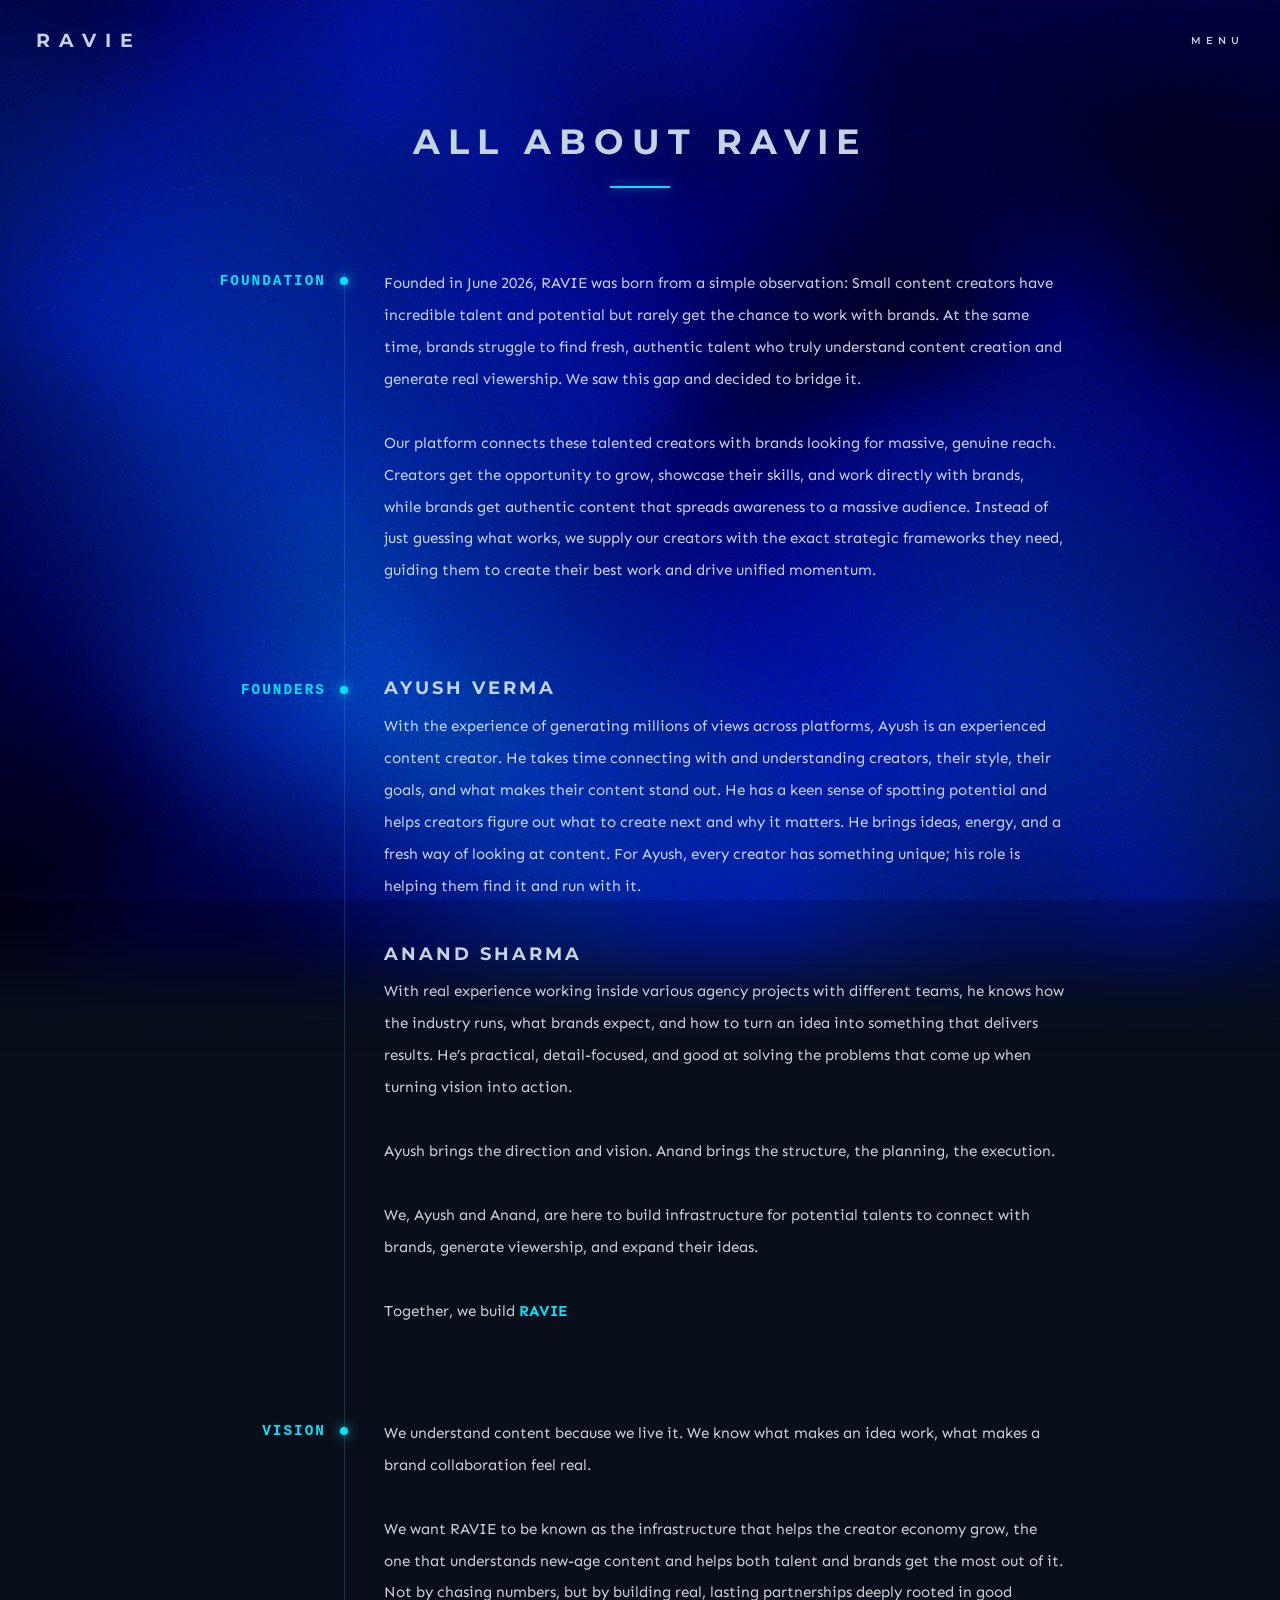
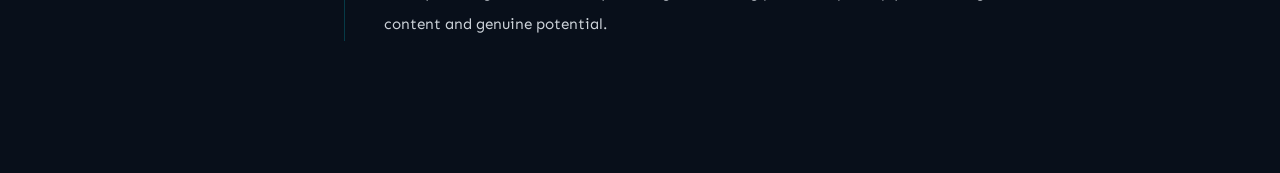
==== about.html @ a51a09b0 "Add About page HTML structure This file contains the HTML structure for the About page of the RAVIE " ====
<!DOCTYPE html>
<html lang="en">
<head>
    <meta charset="UTF-8">
    <meta name="viewport" content="width=device-width, initial-scale=1.0, maximum-scale=1.0, user-scalable=no">
    <title>About | Ravie.in</title>
    <link rel="stylesheet" href="style.css">
    <link href="https://fonts.googleapis.com/css2?family=Montserrat:wght@400;600;700&family=Sen:wght@400;600&display=swap" rel="stylesheet">
</head>
<body>
    <canvas id="webgl-canvas" class="depth-surface"></canvas>
    <div class="grain"></div>
    
    <header class="top-nav">
        <div class="logo-container">
            <a href="index.html"><span class="text-logo">RAVIE</span></a>
        </div>
        <div class="gateway-menu-toggle" id="gateway-menu-btn">MENU</div>
        <div class="hamburger" id="hamburger-menu">
            <div class="bar"></div>
            <div class="bar"></div>
            <div class="bar"></div>
        </div>
    </header>

    <div class="liquid-glass-overlay" id="liquid-glass-overlay">
      <nav class="glass-nav-links">
        <span onclick="window.location.href='index.html'">HOME</span>
        <span onclick="window.location.href='about.html'">ABOUT</span>
        <span onclick="window.location.href='socials.html'">SOCIALS</span>
        <span onclick="window.location.href='policy.html'">TERMS & POLICIES</span>
      </nav>
    </div>

    <div class="mobile-dropdown" id="mobile-dropdown">
        <nav class="mobile-nav-links">
            <span onclick="window.location.href='index.html'">HOME</span>
            <span onclick="window.location.href='about.html'">ABOUT</span>
            <span onclick="window.location.href='socials.html'">SOCIALS</span>
            <span onclick="window.location.href='policy.html'">TERMS & POLICIES</span>
        </nav>
    </div>
 
    <main id="about-container" class="page-container">
        <h1 class="page-title">ALL ABOUT RAVIE</h1>

        <div class="timeline-wrapper">
            <div class="timeline-step">
                <div class="step-indicator">
                    <span class="step-name">FOUNDATION</span>
                    <div class="step-node"></div>
                </div>
                <div class="step-content raw-text-block">
                    <p>Founded in June 2026, RAVIE was born from a simple observation: Small content creators have incredible talent and potential but rarely get the chance to work with brands. At the same time, brands struggle to find fresh, authentic talent who truly understand content creation and generate real viewership. We saw this gap and decided to bridge it.</p>
                    <p>Our platform connects these talented creators with brands looking for massive, genuine reach. Creators get the opportunity to grow, showcase their skills, and work directly with brands, while brands get authentic content that spreads awareness to a massive audience. Instead of just guessing what works, we supply our creators with the exact strategic frameworks they need, guiding them to create their best work and drive unified momentum.</p>
                </div>
            </div>

            <div class="timeline-step">
                <div class="step-indicator">
                    <span class="step-name">FOUNDERS</span>
                    <div class="step-node"></div>
                </div>
                <div class="step-content raw-text-block">
                    <h3>Ayush Verma</h3>
                    <p>With the experience of generating millions of views across platforms, Ayush is an experienced content creator. He takes time connecting with and understanding creators, their style, their goals, and what makes their content stand out. He has a keen sense of spotting potential and helps creators figure out what to create next and why it matters. He brings ideas, energy, and a fresh way of looking at content. For Ayush, every creator has something unique; his role is helping them find it and run with it.</p>
                    
                    <h3>Anand Sharma</h3>
                    <p>With real experience working inside various agency projects with different teams, he knows how the industry runs, what brands expect, and how to turn an idea into something that delivers results. He’s practical, detail-focused, and good at solving the problems that come up when turning vision into action.</p>
                    
                    <p>Ayush brings the direction and vision. Anand brings the structure, the planning, the execution.</p>
                    <p>We, Ayush and Anand, are here to build infrastructure for potential talents to connect with brands, generate viewership, and expand their ideas.</p>
                    <p>Together, we build <strong>RAVIE</strong></p>
                </div>
            </div>

            <div class="timeline-step">
                <div class="step-indicator">
                    <span class="step-name">VISION</span>
                    <div class="step-node"></div>
                </div>
                <div class="step-content raw-text-block">
                    <p>We understand content because we live it. We know what makes an idea work, what makes a brand collaboration feel real.</p>
                    <p>We want RAVIE to be known as the infrastructure that helps the creator economy grow, the one that understands new-age content and helps both talent and brands get the most out of it. Not by chasing numbers, but by building real, lasting partnerships deeply rooted in good content and genuine potential.</p>
                </div>
            </div>
        </div>
    </main>

    <script src="script.js"></script>
</body>
</html>
---- style.css ----
/* =========================================
   RAVIE.IN - MASTER STYLESHEET (v2.3 FIXED)
   ========================================= */

@import url('https://fonts.googleapis.com/css2?family=Montserrat:wght@400;500;600;700&family=Sen:wght@400;500;600;700&display=swap');

:root {
    --bg-deep:        #080f1a;
    --brand-accent:   #00D4FF;          
    --accent-sky:     #7FD3F7;          
    --accent-dim:     rgba(0, 212, 255, 0.14);
    --accent-glow:    rgba(0, 212, 255, 0.08);
    --text-primary:   #EEF4FA;          
    --text-secondary: #B8D4E8;          
    --text-muted:     #3E5A72;          
    --glow-core:      rgba(0, 212, 255, 0.14);
    --glow-halo:      rgba(127, 211, 247, 0.10);
    --cursor-glow:    var(--accent-glow);
}

*, *::before, *::after {
    margin: 0; 
    padding: 0; 
    box-sizing: border-box;
    -webkit-tap-highlight-color: transparent;
}

body {
    font-family: 'Sen', sans-serif;
    background-color: var(--bg-deep);
    color: var(--text-primary);
    max-width: 100vw; 
    overflow-x: hidden;
    -webkit-font-smoothing: antialiased;
    -moz-osx-font-smoothing: grayscale;
    min-height: 100vh; 
    position: relative; 
    z-index: 1;
}

/* Typography Assignments */
.text-logo, .gateway-menu-toggle, .split-text,
.glass-nav-links span, .mobile-nav-links span,
.page-title, .raw-text-block h2, .step-name,
.step-content.raw-text-block h3, .social-card h3,
.terminal-link, #console-clock, .sidebar-option span {
    font-family: 'Montserrat', sans-serif;
}

a, button, span, .split-option, .hamburger, .social-card {
    outline: none; 
    user-select: none; 
    -webkit-user-select: none;
}

/* =========================================
   2. ENVIRONMENT & WEBGL BACKGROUND
   ========================================= */
#webgl-canvas {
    position: fixed; top: -5vh; left: -5vw;
    width: 110vw; height: 110vh;
    background-color: var(--bg-deep);
    z-index: -3; pointer-events: none;
    transition: filter 1.4s cubic-bezier(0.16, 1, 0.3, 1), transform 1.4s cubic-bezier(0.16, 1, 0.3, 1);
}

#webgl-canvas.depth-surface {
    filter: blur(26px) brightness(0.55) hue-rotate(6deg);
    transform: scale(1.05) translateY(0);
}

/* RESTORED: Lifted brightness to prevent black-out */
#webgl-canvas.depth-deep {
    filter: blur(34px) brightness(0.50) saturate(1.4) hue-rotate(3deg);
    transform: scale(1.15) translateY(-4vh);
}

#webgl-canvas.frozen-blur {
    filter: blur(65px) brightness(0.15) hue-rotate(6deg);
}

.grain {
    position: fixed; inset: 0; pointer-events: none;
    z-index: -2; opacity: 0.88; mix-blend-mode: overlay;
    background-image: url("data:image/svg+xml,%3Csvg xmlns='http://www.w3.org/2000/svg' viewBox='0 0 512 512'%3E%3Cfilter id='n'%3E%3CfeTurbulence type='fractalNoise' baseFrequency='0.72' numOctaves='4' stitchTiles='stitch'/%3E%3C/filter%3E%3Crect width='100%25' height='100%25' filter='url(%23n)'/%3E%3C/svg%3E");
}

/* =========================================
   3. UNIVERSAL FLOATING HEADER
   ========================================= */
.top-nav {
    position: fixed; top: 0; left: 0; width: 100vw;
    padding: 2rem 2.5rem; 
    display: flex; justify-content: space-between; align-items: center;
    z-index: 100; pointer-events: none; 
}

.logo-container, .gateway-menu-toggle, .hamburger { pointer-events: auto; }

.text-logo {
    font-size: 1.4rem; letter-spacing: 8px; 
    color: var(--text-primary); text-transform: uppercase;
    text-decoration: none; display: inline-block; font-weight: 700;
}

.gateway-menu-toggle {
    font-size: 0.7rem; letter-spacing: 4px; color: var(--text-primary);
    cursor: pointer; text-transform: uppercase; font-weight: 600;
}

.hamburger, .mobile-dropdown { display: none; }

/* =========================================
   4. GATEWAY (MAIN SCREEN)
   ========================================= */
#app-container {
    height: 100vh; width: 100vw;
    display: flex; justify-content: center; align-items: center;
}

.view { display: none; opacity: 0; transition: opacity 0.6s ease-in-out; }
.view.active-view { display: flex; opacity: 1; }
.split-container { display: flex; gap: 25vw; align-items: center; }

.split-option {
    display: flex; flex-direction: column; align-items: center; gap: 2rem;
    cursor: pointer; transition: all 0.4s ease;
}

.split-icon {
    height: 42px; width: auto; max-width: 150px; 
    object-fit: contain; mix-blend-mode: screen; 
    transition: all 0.5s cubic-bezier(0.16, 1, 0.3, 1); display: block;
}

.split-text { font-size: 0.75rem; letter-spacing: 6px; transition: all 0.4s ease; font-weight: 600; }

.split-container:has(.split-option:hover) .split-option:not(:hover) { opacity: 0.15; }
.split-option:hover { opacity: 1; }
.split-option:hover .split-icon {
    filter: drop-shadow(0px 0px 8px var(--glow-core)) drop-shadow(0px 0px 35px var(--glow-halo));
    transform: scale(1.08) translateY(-5px);
}
.split-option:hover .split-text {
    color: var(--text-primary); 
    text-shadow: 0px 0px 8px var(--glow-core), 0px 0px 20px var(--glow-halo);
}

/* =========================================
   5. LIQUID GLASS OVERLAY (MENU)
   ========================================= */
.liquid-glass-overlay {
    position: fixed; top: 0; left: 0; width: 100vw; height: 100vh;
    background: rgba(0, 2, 8, 0.75); backdrop-filter: blur(35px); -webkit-backdrop-filter: blur(35px); 
    z-index: 90; display: flex; justify-content: center; align-items: center;
    opacity: 0; pointer-events: none; transition: opacity 0.5s cubic-bezier(0.16, 1, 0.3, 1);
}

.liquid-glass-overlay.active-glass { opacity: 1; pointer-events: auto; }
.glass-nav-links { display: flex; flex-direction: column; align-items: center; gap: 2rem; }

.glass-nav-links span {
    font-size: 0.85rem; letter-spacing: 8px; cursor: pointer; opacity: 0; font-weight: 600;
    transform: translateY(20px); transition: all 0.4s cubic-bezier(0.16, 1, 0.3, 1);
}

.liquid-glass-overlay.active-glass .glass-nav-links span { opacity: 1; transform: translateY(0); }
.liquid-glass-overlay.active-glass .glass-nav-links span:nth-child(1) { transition-delay: 0.1s; }
.liquid-glass-overlay.active-glass .glass-nav-links span:nth-child(2) { transition-delay: 0.2s; }
.liquid-glass-overlay.active-glass .glass-nav-links span:nth-child(3) { transition-delay: 0.3s; }
.liquid-glass-overlay.active-glass .glass-nav-links span:nth-child(4) { transition-delay: 0.4s; }

/* =========================================
   6. INNER PLATFORM LEDGER
   ========================================= */
#platform-view {
    position: absolute; top: 0; left: 0; width: 100vw; height: 100dvh;
    display: none; opacity: 0; pointer-events: none; transform: translateX(40px); 
    transition: opacity 0.8s ease, transform 0.8s cubic-bezier(0.16, 1, 0.3, 1); z-index: 50;
}

#platform-view.active-platform { opacity: 1; pointer-events: auto; transform: translateX(0); }

.platform-sidebar {
    position: fixed; left: 3rem; top: 50%; transform: translateY(-50%);
    display: flex; flex-direction: column; gap: 0.3rem; z-index: 100;
}

/* Legal pages sidebar compass (mirrors platform-sidebar) */
.sidebar-compass {
    position: fixed; left: 3rem; top: 50%; transform: translateY(-50%);
    display: flex; flex-direction: column; gap: 0.3rem; z-index: 100;
}

.sidebar-option {
    cursor: pointer; opacity: 0.55; padding: 0.7rem 1rem; 
    border-radius: 0 8px 8px 0; border-left: 2px solid transparent; background: transparent; 
}

.sidebar-option span { font-size: 0.6rem; letter-spacing: 5px; color: var(--text-primary); pointer-events: none; font-weight: 600; }

.sidebar-option.active-sidebar {
    opacity: 1;
    background: linear-gradient(90deg, rgba(0, 229, 255, 0.1) 0%, transparent 100%);
    border-left: 2px solid #00E5FF;
    transform: translateX(5px); 
}

.platform-content {
    display: flex; justify-content: flex-start; align-items: center;
    height: 100dvh; width: 100%; padding: 0 10vw 0 18rem; 
}

.ledger-stream { display: none; width: 100%; flex-direction: column; align-items: flex-start; }
.ledger-stream.active-stream { display: flex; animation: textFadeIn 0.8s cubic-bezier(0.16, 1, 0.3, 1) forwards; }

.raw-text-block { max-width: 640px; text-align: left; }

.raw-text-block h2 {
    font-size: 1.4rem; letter-spacing: 5px; color: var(--text-primary);
    text-transform: uppercase; margin-bottom: 2.5rem; position: relative;
    padding-bottom: 15px; font-weight: 700;
}

.raw-text-block h2::after {
    content: ''; position: absolute; bottom: 0; left: 0; width: 40px; height: 2px;
    background: #00E5FF; box-shadow: 0 0 10px rgba(0, 229, 255, 0.6);
}

.raw-text-block p { font-size: 1.05rem; line-height: 1.85; color: rgba(238, 244, 250, 0.75); margin-bottom: 2rem; font-weight: 400; }
.raw-text-block strong { color: #00E5FF; font-weight: 700; }

.terminal-link {
    display: inline-block; font-size: 1rem; letter-spacing: 2px; text-transform: uppercase;
    color: var(--text-primary); text-decoration: none; margin-top: 1.5rem; padding-bottom: 6px;
    border-bottom: 2px solid rgba(0, 229, 255, 0.3); transition: all 0.3s cubic-bezier(0.16, 1, 0.3, 1);
    pointer-events: auto; font-weight: 700;
}

.terminal-link:hover { color: #00E5FF; border-bottom-color: #00E5FF; }

@keyframes textFadeIn {
    0% { opacity: 0; transform: translateY(15px); }
    100% { opacity: 1; transform: translateY(0); }
}

/* =========================================
   7. SUBPAGES & SOCIALS
   ========================================= */
.page-container { padding: 120px 5vw 100px 5vw; max-width: 1000px; margin: 0 auto; position: relative; z-index: 5; }

.page-title {
    font-size: 2.2rem; letter-spacing: 8px; text-align: center; margin-bottom: 80px;
    color: var(--text-primary); text-transform: uppercase; position: relative; padding-bottom: 25px; font-weight: 700;
}

.page-title::after {
    content: ''; position: absolute; bottom: 0; left: 50%; transform: translateX(-50%);
    width: 60px; height: 2px; background: #00E5FF; box-shadow: 0 0 12px rgba(0, 229, 255, 0.6); 
}

.timeline-wrapper { position: relative; padding-left: 180px; }
.timeline-wrapper::before { content: ''; position: absolute; top: 5px; bottom: 0; left: 140px; width: 1px; background: rgba(0, 229, 255, 0.2); }
.timeline-step { position: relative; margin-bottom: 90px; }
.timeline-step:last-child { margin-bottom: 0; }
.step-indicator { position: absolute; left: -180px; width: 140px; display: flex; align-items: center; justify-content: flex-end; top: 5px; }
.step-name { font-family: monospace; color: #00E5FF; font-size: 0.9rem; letter-spacing: 2px; text-transform: uppercase; padding-right: 18px; font-weight: 600; }
.step-node { position: absolute; right: -4px; width: 8px; height: 8px; background: #00E5FF; border-radius: 50%; box-shadow: 0 0 12px rgba(0, 229, 255, 0.9); }
.step-content { padding-left: 0; }
.step-content.raw-text-block h3 { font-size: 1.1rem; letter-spacing: 3px; color: var(--text-primary); margin-top: 2.5rem; margin-bottom: 0.8rem; text-transform: uppercase; font-weight: 700;}
.step-content.raw-text-block h3:first-child { margin-top: 0; }

.socials-container { padding: 12rem 2rem 4rem; display: flex; flex-direction: column; align-items: center; position: relative; z-index: 10; }
.social-cards { display: flex; gap: 8vw; margin-top: 2rem; }
.social-card {
    background: rgba(0, 2, 8, 0.4); border: 1px solid rgba(238, 244, 250, 0.05); padding: 3.5rem 3rem; width: 360px; text-decoration: none; border-radius: 4px; backdrop-filter: blur(12px); transition: all 0.4s ease; cursor: pointer; position: relative; overflow: hidden;
}
.social-card h3 { color: var(--text-primary); font-size: 1.1rem; letter-spacing: 6px; margin-bottom: 1.2rem; transition: color 0.3s ease; font-weight: 700; }
.social-card p { color: var(--text-muted); font-size: 0.85rem; line-height: 1.8; transition: color 0.3s ease; }
.social-card:hover { transform: translateY(-12px); border-color: rgba(0, 229, 255, 0.4); box-shadow: 0px 15px 40px rgba(0, 229, 255, 0.15); background: rgba(0, 2, 8, 0.8); }
.social-card:hover h3 { color: var(--brand-accent); text-shadow: 0px 0px 15px rgba(0, 229, 255, 0.5); }
.social-card:hover p { color: #e5e7eb; }

.micro-data-stream { display: none; }

#console-clock {
    position: fixed; bottom: 2rem; left: 2.5rem; 
    font-size: 0.6rem; letter-spacing: 3px; color: var(--text-primary); text-transform: uppercase; z-index: 10; pointer-events: none; font-weight: 600;
}

/* =========================================
   8. MOBILE RESPONSIVE
   ========================================= */
@media (max-width: 768px) {
    body {
        background-image: 
            radial-gradient(circle at 50% 30%, var(--cursor-glow) 0%, transparent 60%),
            radial-gradient(circle at 50% 80%, #000d26 0%, transparent 65%),
            radial-gradient(circle at 50% 50%, #01030a 0%, transparent 80%);
    }

    .top-nav { 
        top: 15px; left: 5%; width: 90%; padding: 0.6rem 1.2rem; 
        border-radius: 50px; background: rgba(2, 16, 36, 0.4); 
        backdrop-filter: blur(20px) saturate(120%); -webkit-backdrop-filter: blur(20px) saturate(120%);
        border: 1px solid rgba(238, 244, 250, 0.08); box-shadow: 0 10px 30px rgba(0, 0, 0, 0.4);
    }

    body::before {
        content: ''; position: fixed; top: 0; left: 0; width: 100vw; height: 50px; 
        background: linear-gradient(to bottom, var(--bg-deep) 45%, transparent 100%); z-index: 95; pointer-events: none;
    }

    .text-logo { font-size: 1.1rem; letter-spacing: 6px; }

    .hamburger { 
        display: flex; flex-direction: column; justify-content: center; align-items: center; gap: 4px; cursor: pointer; z-index: 105; pointer-events: auto;
        width: 42px; height: 42px; background: rgba(238, 244, 250, 0.05); border-radius: 50%; border: 1px solid rgba(238, 244, 250, 0.05); transition: all 0.3s ease;
    }
    .hamburger .bar { width: 16px; height: 2px; background-color: var(--text-primary); transition: all 0.3s ease; }
    .hamburger.active { background: rgba(238, 244, 250, 0.1); }
    .hamburger.active .bar:nth-child(1) { transform: translateY(6px) rotate(45deg); background-color: var(--brand-accent); }
    .hamburger.active .bar:nth-child(2) { opacity: 0; }
    .hamburger.active .bar:nth-child(3) { transform: translateY(-6px) rotate(-45deg); background-color: var(--brand-accent); }

    .mobile-dropdown {
        position: fixed; top: 85px; left: 5%; width: 90%;
        background: rgba(0, 2, 8, 0.35); backdrop-filter: blur(40px) saturate(150%); -webkit-backdrop-filter: blur(40px) saturate(150%);
        border: 1px solid rgba(238, 244, 250, 0.15); box-shadow: 0 30px 60px rgba(0, 0, 0, 0.6), inset 0 1px 0 rgba(238, 244, 250, 0.1);
        border-radius: 24px; padding: 1.2rem 1rem; display: flex; flex-direction: column; z-index: 250; 
        opacity: 0; pointer-events: none; transform: translateY(-20px); transition: all 0.4s cubic-bezier(0.16, 1, 0.3, 1);
    }
    .mobile-dropdown.active-menu { opacity: 1; pointer-events: auto; transform: translateY(0); }
    .mobile-nav-links { display: flex; flex-direction: column; width: 100%; gap: 0.3rem; }
    .mobile-nav-links span { font-size: 0.9rem; letter-spacing: 3px; padding: 0.8rem 1.5rem; border-radius: 12px; text-align: left; }

    .platform-content { padding: 11rem 5vw 4rem 5vw; height: auto; min-height: 100vh; }
    #platform-view { height: auto; min-height: 100dvh; }

    .platform-sidebar {
        position: fixed; left: 0; top: 7rem; width: 100vw; flex-direction: row; justify-content: center; gap: 3rem; border-left: none; padding-left: 0; z-index: 40;
    }
    .sidebar-compass {
        position: fixed; left: 0; top: 7rem; width: 100vw; flex-direction: row; justify-content: center; gap: 3rem; border-left: none; padding-left: 0; z-index: 40;
    }
    .sidebar-option { padding: 0.5rem; border-left: none; border-radius: 0; background: transparent; position: relative; }
    .sidebar-option span { font-size: 0.65rem; letter-spacing: 4px; opacity: 0.6; }
    .sidebar-option.active-sidebar span { opacity: 1; }
    .sidebar-option::after {
        content: ''; position: absolute; bottom: 0; left: 50%; transform: translateX(-50%); width: 0%; height: 2px;
        background: #00E5FF; box-shadow: 0 0 10px rgba(0, 229, 255, 0.8); transition: width 0.4s cubic-bezier(0.16, 1, 0.3, 1); opacity: 0;
    }
    .sidebar-option.active-sidebar::after { width: 100%; opacity: 1; }

    .split-container { flex-direction: column; gap: 4.5rem; }
    .split-icon { height: 36px; max-width: 120px; }
    .split-text { font-size: 0.7rem; letter-spacing: 5px; }
    .gateway-menu-toggle, .liquid-glass-overlay, #console-clock { display: none; }

    .page-container { padding-top: 8rem; }
    .page-title { margin-bottom: 60px; }
    .timeline-wrapper { padding-left: 30px; }
    .timeline-wrapper::before { left: 5px; }
    .step-indicator { left: 0; width: auto; top: -30px; justify-content: flex-start; }
    .step-name { margin-left: 20px; text-align: left; }
    .step-node { left: 1px; right: auto; top: 2px; }
    .step-content { margin-top: 40px; margin-bottom: 60px; }

    .socials-container { padding-top: 9rem; }
    .social-cards { flex-direction: column; gap: 2.5rem; }
    .social-card { width: 100%; max-width: 380px; padding: 2.5rem 2rem; }

    #webgl-canvas.frozen-blur {
        opacity: 1; visibility: visible;
        filter: blur(18px) brightness(0.65) saturate(1.2); 
    }

    #mobile-dropdown.active-menu {
        height: auto; max-height: 80vh; overflow-y: auto;
        box-shadow: 0 24px 48px rgba(0, 0, 0, 0.45); 
    }
}

/* =========================================
   9. DESKTOP OPTIMIZATIONS
   ========================================= */
@media (min-width: 769px) {
    body, .text-logo, .gateway-menu-toggle, .glass-nav-links span, 
    .raw-text-block h2, .page-title, #console-clock, .sidebar-option span, 
    .step-content.raw-text-block h3, .social-card h3, .terminal-link {
        color: #C3D3E2; 
    }

    .top-nav { padding: 28px 36px; }
    #console-clock { bottom: 28px; left: 36px; font-size: 0.55rem; letter-spacing: 4px; }

    .text-logo { font-size: 1.2rem; letter-spacing: 9px; }   
    .gateway-menu-toggle { font-size: 0.63rem; letter-spacing: 5px; }  
    .glass-nav-links span { font-size: 0.85rem; }  

    .split-icon { height: 38px; } 
    .split-text { font-size: 0.65rem; letter-spacing: 5px; }

    .platform-content { padding-top: 5vh; }
    .sidebar-option span { font-size: 0.55rem; }
    .raw-text-block { max-width: 680px; }
    .raw-text-block h2 { font-size: 1.15rem; letter-spacing: 6px; margin-bottom: 2rem; }

    .raw-text-block p {
        font-size: 0.95rem; line-height: 2.1; font-weight: 400;   
        color: rgba(238, 244, 250, 0.85); 
    }

    .terminal-link { font-size: 0.85rem; letter-spacing: 3px; }

    #webgl-canvas.depth-surface { filter: blur(32px) brightness(0.55) contrast(1.15) saturate(1.3); }

    /* RESTORED DESKTOP: Lifted brightness to 0.55 to match homescreen */
    #webgl-canvas.depth-deep { filter: blur(32px) brightness(0.55) contrast(1.15) saturate(1.3); }

    #webgl-canvas.frozen-blur { filter: blur(75px) brightness(0.4); }
    .liquid-glass-overlay { background: rgba(8, 15, 26, 0.3); }

    @media (min-width: 1250px) {
        #ledger-talents, #ledger-brands { position: relative; }
        .micro-data-stream {
            display: flex; flex-direction: column; position: absolute;
            right: 36px; top: 50%; transform: translateY(-50%); width: 320px; z-index: 10;
            background: rgba(16, 26, 42, 0.45); backdrop-filter: blur(24px); -webkit-backdrop-filter: blur(24px);
            box-shadow: 0 16px 40px rgba(0, 0, 0, 0.25); border-radius: 20px; 
            border: 1px solid rgba(195, 211, 226, 0.12); padding: 28px;
            font-family: 'Courier New', Courier, monospace; color: rgba(195, 211, 226, 0.75);
            font-size: 0.75rem; letter-spacing: 1px;
        }
    }

    .data-header { display: flex; al
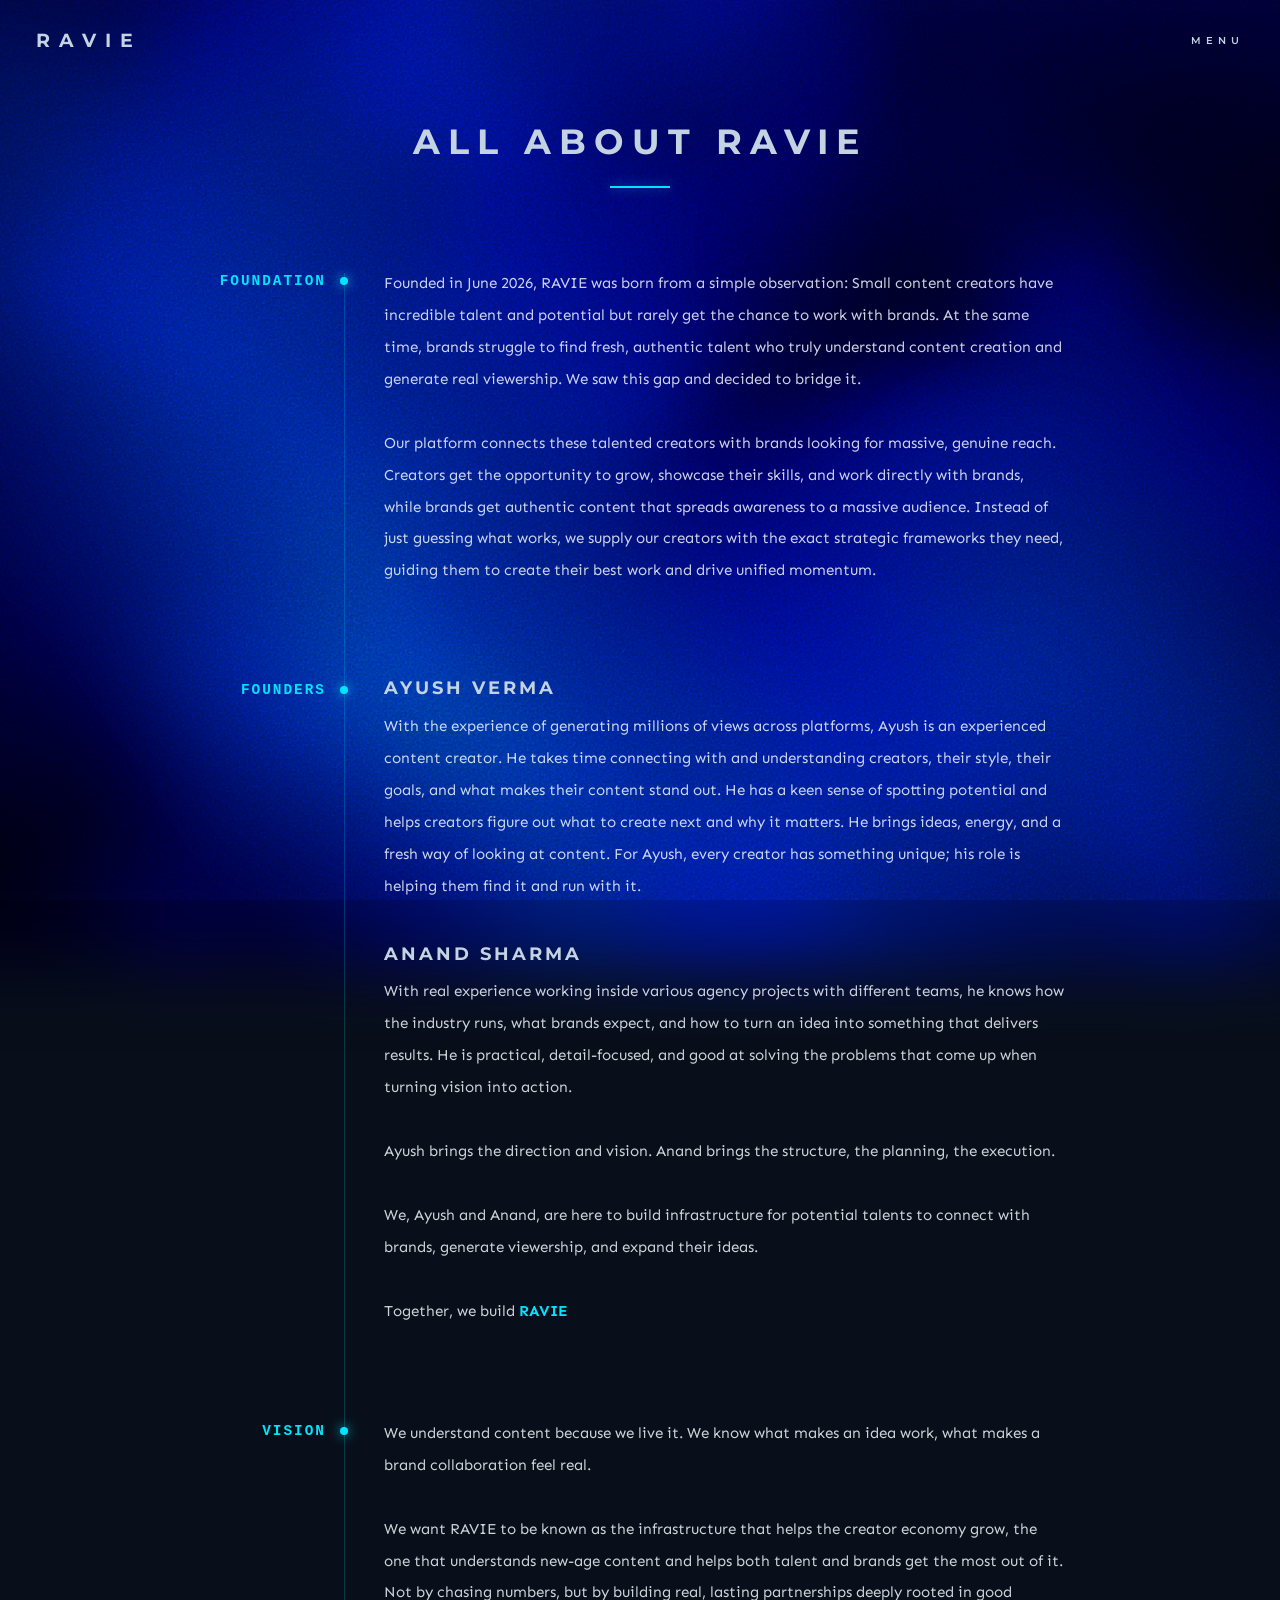
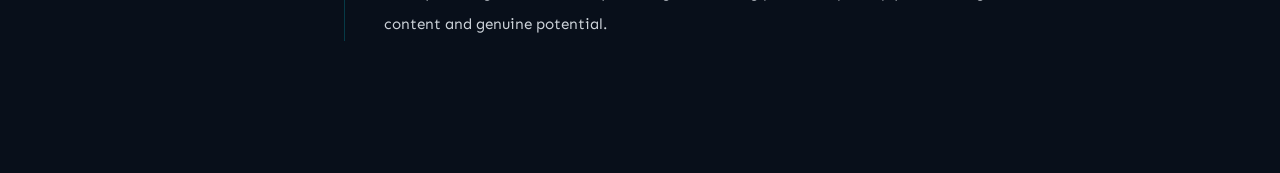
==== commit f0257526: "Update about.html" ====
--- a/about.html
+++ b/about.html
@@ -6,14 +6,15 @@
     <title>About | Ravie.in</title>
     <link rel="stylesheet" href="style.css">
     <link href="https://fonts.googleapis.com/css2?family=Montserrat:wght@400;600;700&family=Sen:wght@400;600&display=swap" rel="stylesheet">
+<base target="_blank">
 </head>
 <body>
     <canvas id="webgl-canvas" class="depth-surface"></canvas>
     <div class="grain"></div>
-    
+
     <header class="top-nav">
         <div class="logo-container">
-            <a href="index.html"><span class="text-logo">RAVIE</span></a>
+            <a href="index.html" style="text-decoration: none;"><span class="text-logo">RAVIE</span></a>
         </div>
         <div class="gateway-menu-toggle" id="gateway-menu-btn">MENU</div>
         <div class="hamburger" id="hamburger-menu">
@@ -37,10 +38,12 @@
             <span onclick="window.location.href='index.html'">HOME</span>
             <span onclick="window.location.href='about.html'">ABOUT</span>
             <span onclick="window.location.href='socials.html'">SOCIALS</span>
-            <span onclick="window.location.href='policy.html'">TERMS & POLICIES</span>
+            <span onclick="window.location.href='policy.html'">PRIVACY POLICY</span>
+            <span onclick="window.location.href='tterms.html'">TOS &mdash; TALENTS</span>
+            <span onclick="window.location.href='bterms.html'">TOS &mdash; BRANDS</span>
         </nav>
     </div>
- 
+
     <main id="about-container" class="page-container">
         <h1 class="page-title">ALL ABOUT RAVIE</h1>
 
@@ -64,10 +67,10 @@
                 <div class="step-content raw-text-block">
                     <h3>Ayush Verma</h3>
                     <p>With the experience of generating millions of views across platforms, Ayush is an experienced content creator. He takes time connecting with and understanding creators, their style, their goals, and what makes their content stand out. He has a keen sense of spotting potential and helps creators figure out what to create next and why it matters. He brings ideas, energy, and a fresh way of looking at content. For Ayush, every creator has something unique; his role is helping them find it and run with it.</p>
-                    
+
                     <h3>Anand Sharma</h3>
-                    <p>With real experience working inside various agency projects with different teams, he knows how the industry runs, what brands expect, and how to turn an idea into something that delivers results. He’s practical, detail-focused, and good at solving the problems that come up when turning vision into action.</p>
-                    
+                    <p>With real experience working inside various agency projects with different teams, he knows how the industry runs, what brands expect, and how to turn an idea into something that delivers results. He is practical, detail-focused, and good at solving the problems that come up when turning vision into action.</p>
+
                     <p>Ayush brings the direction and vision. Anand brings the structure, the planning, the execution.</p>
                     <p>We, Ayush and Anand, are here to build infrastructure for potential talents to connect with brands, generate viewership, and expand their ideas.</p>
                     <p>Together, we build <strong>RAVIE</strong></p>
--- a/style.css
+++ b/style.css
@@ -1,5 +1,5 @@
 /* =========================================
-   RAVIE.IN - MASTER STYLESHEET (v2.3 FIXED)
+   RAVIE.IN - MASTER STYLESHEET (v2.6 FINAL)
    ========================================= */
 
 @import url('https://fonts.googleapis.com/css2?family=Montserrat:wght@400;500;600;700&family=Sen:wght@400;500;600;700&display=swap');
@@ -69,7 +69,6 @@
     transform: scale(1.05) translateY(0);
 }
 
-/* RESTORED: Lifted brightness to prevent black-out */
 #webgl-canvas.depth-deep {
     filter: blur(34px) brightness(0.50) saturate(1.4) hue-rotate(3deg);
     transform: scale(1.15) translateY(-4vh);
@@ -186,7 +185,7 @@
     display: flex; flex-direction: column; gap: 0.3rem; z-index: 100;
 }
 
-/* Legal pages sidebar compass (mirrors platform-sidebar) */
+/* Legal pages sidebar compass */
 .sidebar-compass {
     position: fixed; left: 3rem; top: 50%; transform: translateY(-50%);
     display: flex; flex-direction: column; gap: 0.3rem; z-index: 100;
@@ -207,8 +206,13 @@
 }
 
 .platform-content {
-    display: flex; justify-content: flex-start; align-items: center;
-    height: 100dvh; width: 100%; padding: 0 10vw 0 18rem; 
+    display: flex;
+    justify-content: flex-start;
+    align-items: center;
+    height: 100dvh;
+    width: 100%;
+    padding: 6rem 10vw 4rem 18rem;
+    overflow-y: auto;
 }
 
 .ledger-stream { display: none; width: 100%; flex-direction: column; align-items: flex-start; }
@@ -242,6 +246,55 @@
 @keyframes textFadeIn {
     0% { opacity: 0; transform: translateY(15px); }
     100% { opacity: 1; transform: translateY(0); }
+}
+
+/* =========================================
+   LEGAL CONTENT STYLES
+   ========================================= */
+.legal-section {
+    margin-bottom: 2.5rem;
+    padding-bottom: 2rem;
+    border-bottom: 1px solid rgba(195, 211, 226, 0.08);
+}
+
+.legal-section:last-child {
+    border-bottom: none;
+}
+
+.legal-section h3 {
+    font-family: 'Montserrat', sans-serif;
+    font-size: 1rem;
+    letter-spacing: 3px;
+    color: #00E5FF;
+    text-transform: uppercase;
+    margin-bottom: 1rem;
+    font-weight: 700;
+}
+
+.legal-section p {
+    font-size: 0.95rem;
+    line-height: 1.9;
+    color: rgba(238, 244, 250, 0.7);
+    margin-bottom: 0.8rem;
+}
+
+.legal-section p:last-child {
+    margin-bottom: 0;
+}
+
+.legal-blockquote {
+    margin: 1.5rem 0;
+    padding: 1.5rem 2rem;
+    background: rgba(0, 229, 255, 0.04);
+    border-left: 3px solid rgba(0, 229, 255, 0.4);
+    border-radius: 0 8px 8px 0;
+}
+
+.legal-blockquote p {
+    font-size: 0.9rem;
+    line-height: 1.8;
+    color: rgba(238, 244, 250, 0.65);
+    margin: 0;
 }
 
 /* =========================================
@@ -281,8 +334,6 @@
 .social-card:hover h3 { color: var(--brand-accent); text-shadow: 0px 0px 15px rgba(0, 229, 255, 0.5); }
 .social-card:hover p { color: #e5e7eb; }
 
-.micro-data-stream { display: none; }
-
 #console-clock {
     position: fixed; bottom: 2rem; left: 2.5rem; 
     font-size: 0.6rem; letter-spacing: 3px; color: var(--text-primary); text-transform: uppercase; z-index: 10; pointer-events: none; font-weight: 600;
@@ -341,16 +392,44 @@
         position: fixed; left: 0; top: 7rem; width: 100vw; flex-direction: row; justify-content: center; gap: 3rem; border-left: none; padding-left: 0; z-index: 40;
     }
     .sidebar-compass {
-        position: fixed; left: 0; top: 7rem; width: 100vw; flex-direction: row; justify-content: center; gap: 3rem; border-left: none; padding-left: 0; z-index: 40;
-    }
-    .sidebar-option { padding: 0.5rem; border-left: none; border-radius: 0; background: transparent; position: relative; }
-    .sidebar-option span { font-size: 0.65rem; letter-spacing: 4px; opacity: 0.6; }
+        position: fixed; left: 0; top: 7rem; width: 100vw; flex-direction: row; justify-content: center; gap: 1rem; border-left: none; padding-left: 0; z-index: 40;
+    }
+    .sidebar-option { 
+        padding: 0.5rem; 
+        border-left: none !important; 
+        border-radius: 0; 
+        background: transparent; 
+        position: relative; 
+    }
+    .sidebar-option span { font-size: 0.6rem; letter-spacing: 3px; opacity: 0.6; }
     .sidebar-option.active-sidebar span { opacity: 1; }
     .sidebar-option::after {
         content: ''; position: absolute; bottom: 0; left: 50%; transform: translateX(-50%); width: 0%; height: 2px;
         background: #00E5FF; box-shadow: 0 0 10px rgba(0, 229, 255, 0.8); transition: width 0.4s cubic-bezier(0.16, 1, 0.3, 1); opacity: 0;
     }
     .sidebar-option.active-sidebar::after { width: 100%; opacity: 1; }
+
+    /* Remove vertical line on mobile sidebar (compass-secondary border-left) */
+    .compass-secondary {
+        position: fixed;
+        left: 0;
+        top: 10rem;
+        width: 100vw;
+        flex-direction: row;
+        justify-content: center;
+        gap: 1rem;
+        margin: 0;
+        padding: 0;
+        border-left: none !important;
+        z-index: 40;
+    }
+    .sidebar-sub-option span {
+        font-size: 0.55rem;
+        letter-spacing: 2px;
+    }
+    .sidebar-sub-option.active-sub span {
+        color: #00E5FF;
+    }
 
     .split-container { flex-direction: column; gap: 4.5rem; }
     .split-icon { height: 36px; max-width: 120px; }
@@ -379,6 +458,20 @@
         height: auto; max-height: 80vh; overflow-y: auto;
         box-shadow: 0 24px 48px rgba(0, 0, 0, 0.45); 
     }
+
+    /* Mobile legal content */
+    .legal-section h3 {
+        font-size: 0.9rem;
+        letter-spacing: 2px;
+    }
+    .legal-section p {
+        font-size: 0.9rem;
+        line-height: 1.7;
+    }
+    .legal-blockquote {
+        padding: 1rem 1.2rem;
+        margin: 1rem 0;
+    }
 }
 
 /* =========================================
@@ -414,24 +507,49 @@
     .terminal-link { font-size: 0.85rem; letter-spacing: 3px; }
 
     #webgl-canvas.depth-surface { filter: blur(32px) brightness(0.55) contrast(1.15) saturate(1.3); }
-
-    /* RESTORED DESKTOP: Lifted brightness to 0.55 to match homescreen */
     #webgl-canvas.depth-deep { filter: blur(32px) brightness(0.55) contrast(1.15) saturate(1.3); }
-
     #webgl-canvas.frozen-blur { filter: blur(75px) brightness(0.4); }
     .liquid-glass-overlay { background: rgba(8, 15, 26, 0.3); }
-
-    @media (min-width: 1250px) {
-        #ledger-talents, #ledger-brands { position: relative; }
-        .micro-data-stream {
-            display: flex; flex-direction: column; position: absolute;
-            right: 36px; top: 50%; transform: translateY(-50%); width: 320px; z-index: 10;
-            background: rgba(16, 26, 42, 0.45); backdrop-filter: blur(24px); -webkit-backdrop-filter: blur(24px);
-            box-shadow: 0 16px 40px rgba(0, 0, 0, 0.25); border-radius: 20px; 
-            border: 1px solid rgba(195, 211, 226, 0.12); padding: 28px;
-            font-family: 'Courier New', Courier, monospace; color: rgba(195, 211, 226, 0.75);
-            font-size: 0.75rem; letter-spacing: 1px;
-        }
-    }
-
-    .data-header { display: flex; al
+}
+
+/* =========================================
+   LEGAL LEFT-SIDEBAR NESTED SUB-MENU
+   ========================================= */
+.compass-secondary {
+    display: flex;
+    flex-direction: column;
+    gap: 1.2rem;
+    margin-top: 0.5rem;
+    margin-left: 1.5rem;
+    padding-left: 1rem;
+    border-left: 1px solid rgba(195, 211, 226, 0.15); 
+}
+
+.sidebar-sub-option span {
+    font-size: 0.5rem; 
+    letter-spacing: 4px;
+    color: rgba(195, 211, 226, 0.4); 
+    text-transform: uppercase;
+    transition: color 0.3s ease;
+    cursor: pointer;
+    font-family: 'Montserrat', sans-serif;
+    font-weight: 600;
+}
+
+.sidebar-sub-option:hover span {
+    color: rgba(238, 244, 250, 0.85); 
+}
+
+.sidebar-sub-option.active-sub span {
+    color: #00E5FF;
+    font-weight: 600;
+}
+
+.submenu-closed {
+    display: none !important;
+}
+
+.submenu-open {
+    display: flex !important;
+    animation: textFadeIn 0.4s cubic-bezier(0.16, 1, 0.3, 1) forwards;
+}
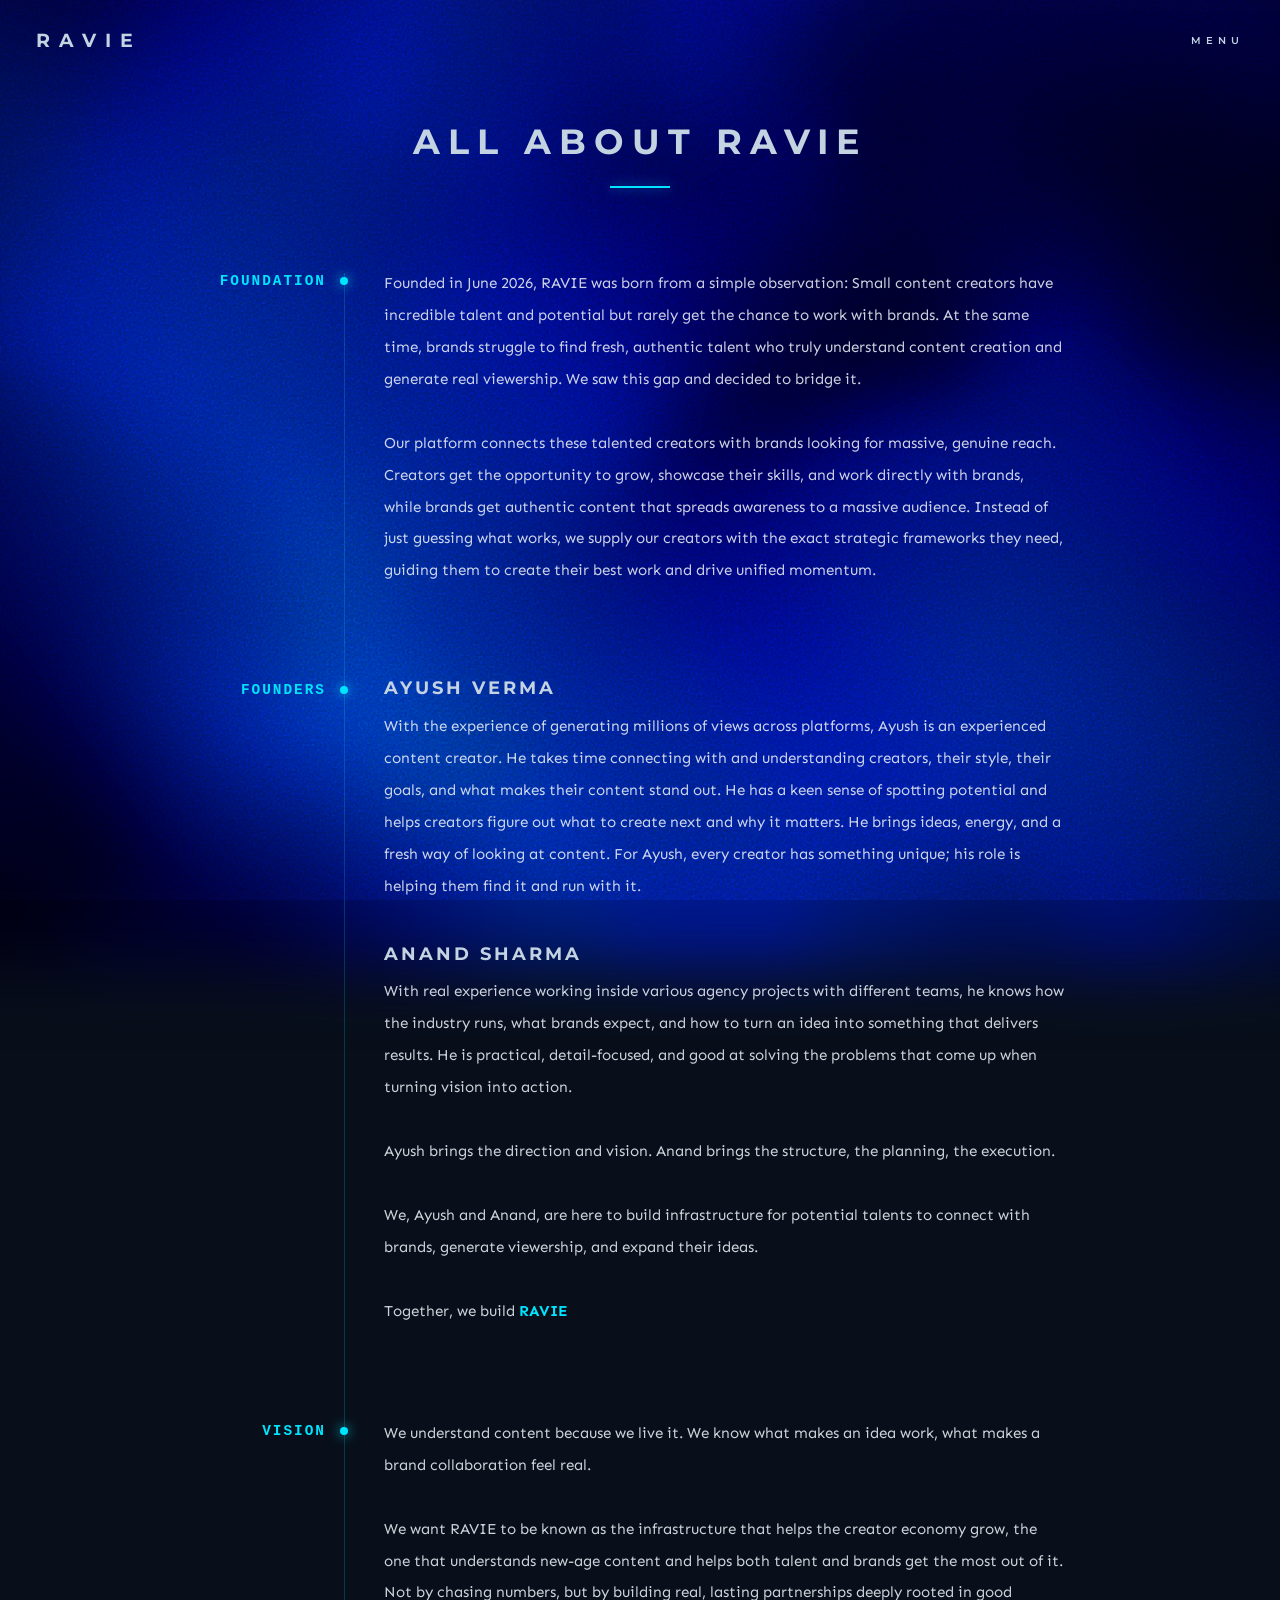
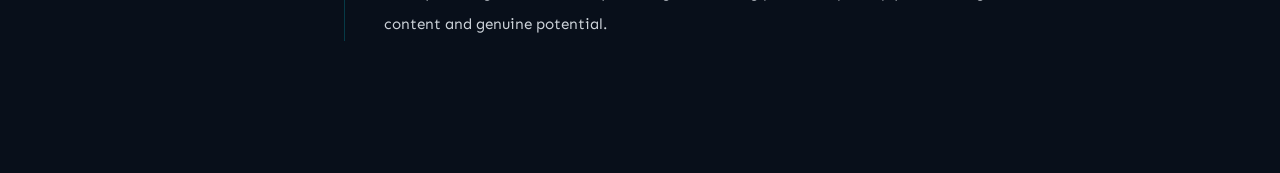
==== commit c3794bab: "Update navigation links and footer in about.html" ====
--- a/about.html
+++ b/about.html
@@ -28,19 +28,20 @@
       <nav class="glass-nav-links">
         <span onclick="window.location.href='index.html'">HOME</span>
         <span onclick="window.location.href='about.html'">ABOUT</span>
-        <span onclick="window.location.href='socials.html'">SOCIALS</span>
-        <span onclick="window.location.href='policy.html'">TERMS & POLICIES</span>
+        <span onclick="window.location.href='socials.html'">CONTACT US</span>
+        <span onclick="window.location.href='policy.html'">LEGAL</span>
       </nav>
+      <div class="copyright-footer">&copy; 2026 RAVIE. All rights reserved.</div>
     </div>
 
     <div class="mobile-dropdown" id="mobile-dropdown">
         <nav class="mobile-nav-links">
             <span onclick="window.location.href='index.html'">HOME</span>
             <span onclick="window.location.href='about.html'">ABOUT</span>
-            <span onclick="window.location.href='socials.html'">SOCIALS</span>
+            <span onclick="window.location.href='socials.html'">CONTACT US</span>
             <span onclick="window.location.href='policy.html'">PRIVACY POLICY</span>
+            <span onclick="window.location.href='bterms.html'">TOS &mdash; BRANDS</span>
             <span onclick="window.location.href='tterms.html'">TOS &mdash; TALENTS</span>
-            <span onclick="window.location.href='bterms.html'">TOS &mdash; BRANDS</span>
         </nav>
     </div>
 
@@ -93,3 +94,4 @@
     <script src="script.js"></script>
 </body>
 </html>
+
--- a/style.css
+++ b/style.css
@@ -163,12 +163,30 @@
     transform: translateY(20px); transition: all 0.4s cubic-bezier(0.16, 1, 0.3, 1);
 }
 
+.glass-nav-links span:hover {
+    font-weight: 700;
+}
+
 .liquid-glass-overlay.active-glass .glass-nav-links span { opacity: 1; transform: translateY(0); }
 .liquid-glass-overlay.active-glass .glass-nav-links span:nth-child(1) { transition-delay: 0.1s; }
 .liquid-glass-overlay.active-glass .glass-nav-links span:nth-child(2) { transition-delay: 0.2s; }
 .liquid-glass-overlay.active-glass .glass-nav-links span:nth-child(3) { transition-delay: 0.3s; }
 .liquid-glass-overlay.active-glass .glass-nav-links span:nth-child(4) { transition-delay: 0.4s; }
 
+.copyright-footer {
+    position: absolute;
+    bottom: 2.5rem;
+    left: 50%;
+    transform: translateX(-50%);
+    font-family: 'Montserrat', sans-serif;
+    font-size: 0.55rem;
+    letter-spacing: 3px;
+    color: rgba(195, 211, 226, 0.4);
+    text-transform: uppercase;
+    font-weight: 600;
+    pointer-events: none;
+}
+
 /* =========================================
    6. INNER PLATFORM LEDGER
    ========================================= */
@@ -202,7 +220,7 @@
     opacity: 1;
     background: linear-gradient(90deg, rgba(0, 229, 255, 0.1) 0%, transparent 100%);
     border-left: 2px solid #00E5FF;
-    transform: translateX(5px); 
+    transform: translateX(5px);
 }
 
 .platform-content {
@@ -283,11 +301,11 @@
 }
 
 .legal-blockquote {
-    margin: 1.5rem 0;
-    padding: 1.5rem 2rem;
-    background: rgba(0, 229, 255, 0.04);
-    border-left: 3px solid rgba(0, 229, 255, 0.4);
-    border-radius: 0 8px 8px 0;
+    margin: 1rem 0;
+    padding: 0;
+    background: transparent;
+    border-left: none;
+    border-radius: 0;
 }
 
 .legal-blockquote p {
@@ -378,12 +396,14 @@
         position: fixed; top: 85px; left: 5%; width: 90%;
         background: rgba(0, 2, 8, 0.35); backdrop-filter: blur(40px) saturate(150%); -webkit-backdrop-filter: blur(40px) saturate(150%);
         border: 1px solid rgba(238, 244, 250, 0.15); box-shadow: 0 30px 60px rgba(0, 0, 0, 0.6), inset 0 1px 0 rgba(238, 244, 250, 0.1);
-        border-radius: 24px; padding: 1.2rem 1rem; display: flex; flex-direction: column; z-index: 250; 
+        border-radius: 24px; padding: 1.2rem 1rem; display: flex; flex-direction: column; z-index: 250;
         opacity: 0; pointer-events: none; transform: translateY(-20px); transition: all 0.4s cubic-bezier(0.16, 1, 0.3, 1);
+        overflow-y: auto; max-height: 80vh;
     }
     .mobile-dropdown.active-menu { opacity: 1; pointer-events: auto; transform: translateY(0); }
     .mobile-nav-links { display: flex; flex-direction: column; width: 100%; gap: 0.3rem; }
-    .mobile-nav-links span { font-size: 0.9rem; letter-spacing: 3px; padding: 0.8rem 1.5rem; border-radius: 12px; text-align: left; }
+    .mobile-nav-links span { font-size: 0.9rem; letter-spacing: 3px; padding: 0.8rem 1.5rem; border-radius: 12px; text-align: left; font-weight: 600; transition: font-weight 0.3s ease; }
+    .mobile-nav-links span:hover { font-weight: 700; }
 
     .platform-content { padding: 11rem 5vw 4rem 5vw; height: auto; min-height: 100vh; }
     #platform-view { height: auto; min-height: 100dvh; }
@@ -423,6 +443,10 @@
         border-left: none !important;
         z-index: 40;
     }
+    .sidebar-sub-option {
+        border-left: none !important;
+        background: transparent !important;
+    }
     .sidebar-sub-option span {
         font-size: 0.55rem;
         letter-spacing: 2px;
@@ -434,7 +458,7 @@
     .split-container { flex-direction: column; gap: 4.5rem; }
     .split-icon { height: 36px; max-width: 120px; }
     .split-text { font-size: 0.7rem; letter-spacing: 5px; }
-    .gateway-menu-toggle, .liquid-glass-overlay, #console-clock { display: none; }
+    .gateway-menu-toggle, .liquid-glass-overlay, #console-clock, .copyright-footer { display: none; }
 
     .page-container { padding-top: 8rem; }
     .page-title { margin-bottom: 60px; }
@@ -455,8 +479,7 @@
     }
 
     #mobile-dropdown.active-menu {
-        height: auto; max-height: 80vh; overflow-y: auto;
-        box-shadow: 0 24px 48px rgba(0, 0, 0, 0.45); 
+        box-shadow: 0 24px 48px rgba(0, 0, 0, 0.45);
     }
 
     /* Mobile legal content */
@@ -469,8 +492,8 @@
         line-height: 1.7;
     }
     .legal-blockquote {
-        padding: 1rem 1.2rem;
-        margin: 1rem 0;
+        padding: 0;
+        margin: 0.5rem 0;
     }
 }
 
@@ -553,3 +576,183 @@
     display: flex !important;
     animation: textFadeIn 0.4s cubic-bezier(0.16, 1, 0.3, 1) forwards;
 }
+
+/* =========================================
+   LEGAL PAGE HORIZONTAL TABS
+   ========================================= */
+.legal-container {
+    padding-top: 140px;
+}
+
+.legal-tabs {
+    display: flex;
+    justify-content: center;
+    gap: 2rem;
+    margin-bottom: 0;
+    flex-wrap: wrap;
+}
+
+.legal-tab {
+    font-family: 'Montserrat', sans-serif;
+    font-size: 0.65rem;
+    letter-spacing: 4px;
+    color: rgba(195, 211, 226, 0.5);
+    text-decoration: none;
+    text-transform: uppercase;
+    padding: 0.7rem 0.5rem;
+    position: relative;
+    font-weight: 600;
+    transition: color 0.3s ease;
+}
+
+.legal-tab:hover {
+    color: rgba(238, 244, 250, 0.85);
+}
+
+.legal-tab.active-tab {
+    color: var(--text-primary);
+}
+
+.legal-tab::after {
+    content: '';
+    position: absolute;
+    bottom: 0;
+    left: 50%;
+    transform: translateX(-50%);
+    width: 0%;
+    height: 2px;
+    background: #00E5FF;
+    box-shadow: 0 0 10px rgba(0, 229, 255, 0.8);
+    transition: width 0.4s cubic-bezier(0.16, 1, 0.3, 1);
+    opacity: 0;
+}
+
+.legal-tab.active-tab::after {
+    width: 100%;
+    opacity: 1;
+}
+
+/* Sub-tabs for TOS pages */
+.legal-sub-tabs {
+    display: flex;
+    justify-content: center;
+    gap: 1.5rem;
+    margin-bottom: 3rem;
+    flex-wrap: wrap;
+}
+
+.legal-sub-tab {
+    font-family: 'Montserrat', sans-serif;
+    font-size: 0.55rem;
+    letter-spacing: 3px;
+    color: rgba(195, 211, 226, 0.4);
+    text-decoration: none;
+    text-transform: uppercase;
+    padding: 0.5rem 0.3rem;
+    position: relative;
+    font-weight: 600;
+    transition: color 0.3s ease;
+}
+
+.legal-sub-tab:hover {
+    color: rgba(238, 244, 250, 0.75);
+}
+
+.legal-sub-tab.active-sub-tab {
+    color: #00E5FF;
+}
+
+.legal-content {
+    max-width: 860px;
+    margin: 0 auto;
+}
+
+/* Adjust page title for legal pages with tabs */
+.legal-container .page-title {
+    margin-top: 2rem;
+    margin-bottom: 60px;
+}
+
+/* =========================================
+   CONTACT PAGE STYLES
+   ========================================= */
+.contact-container {
+    padding-top: 140px;
+}
+
+.contact-container .page-title {
+    margin-bottom: 60px;
+}
+
+.contact-intro {
+    font-size: 1.05rem;
+    color: rgba(238, 244, 250, 0.75);
+    margin-bottom: 3rem;
+    line-height: 1.85;
+}
+
+.contact-links {
+    display: flex;
+    flex-direction: column;
+    gap: 1.5rem;
+    align-items: center;
+}
+
+.contact-links .terminal-link {
+    margin-top: 0;
+    font-size: 0.9rem;
+    letter-spacing: 2px;
+}
+
+/* =========================================
+   MOBILE: LEGAL TABS & CONTACT
+   ========================================= */
+@media (max-width: 768px) {
+    .legal-container {
+        padding-top: 10rem;
+    }
+
+    .legal-tabs {
+        gap: 1rem;
+    }
+
+    .legal-tab {
+        font-size: 0.55rem;
+        letter-spacing: 2px;
+        padding: 0.5rem 0.3rem;
+    }
+
+    .legal-sub-tabs {
+        gap: 1rem;
+        margin-bottom: 2rem;
+    }
+
+    .legal-sub-tab {
+        font-size: 0.5rem;
+        letter-spacing: 2px;
+    }
+
+    .legal-container .page-title {
+        margin-top: 1rem;
+        margin-bottom: 40px;
+        font-size: 1.4rem;
+        letter-spacing: 4px;
+    }
+
+    .legal-content {
+        padding: 0 1rem;
+    }
+
+    .contact-container {
+        padding-top: 10rem;
+    }
+
+    .contact-container .page-title {
+        margin-bottom: 40px;
+    }
+
+    .contact-links .terminal-link {
+        font-size: 0.75rem;
+        letter-spacing: 1px;
+    }
+}
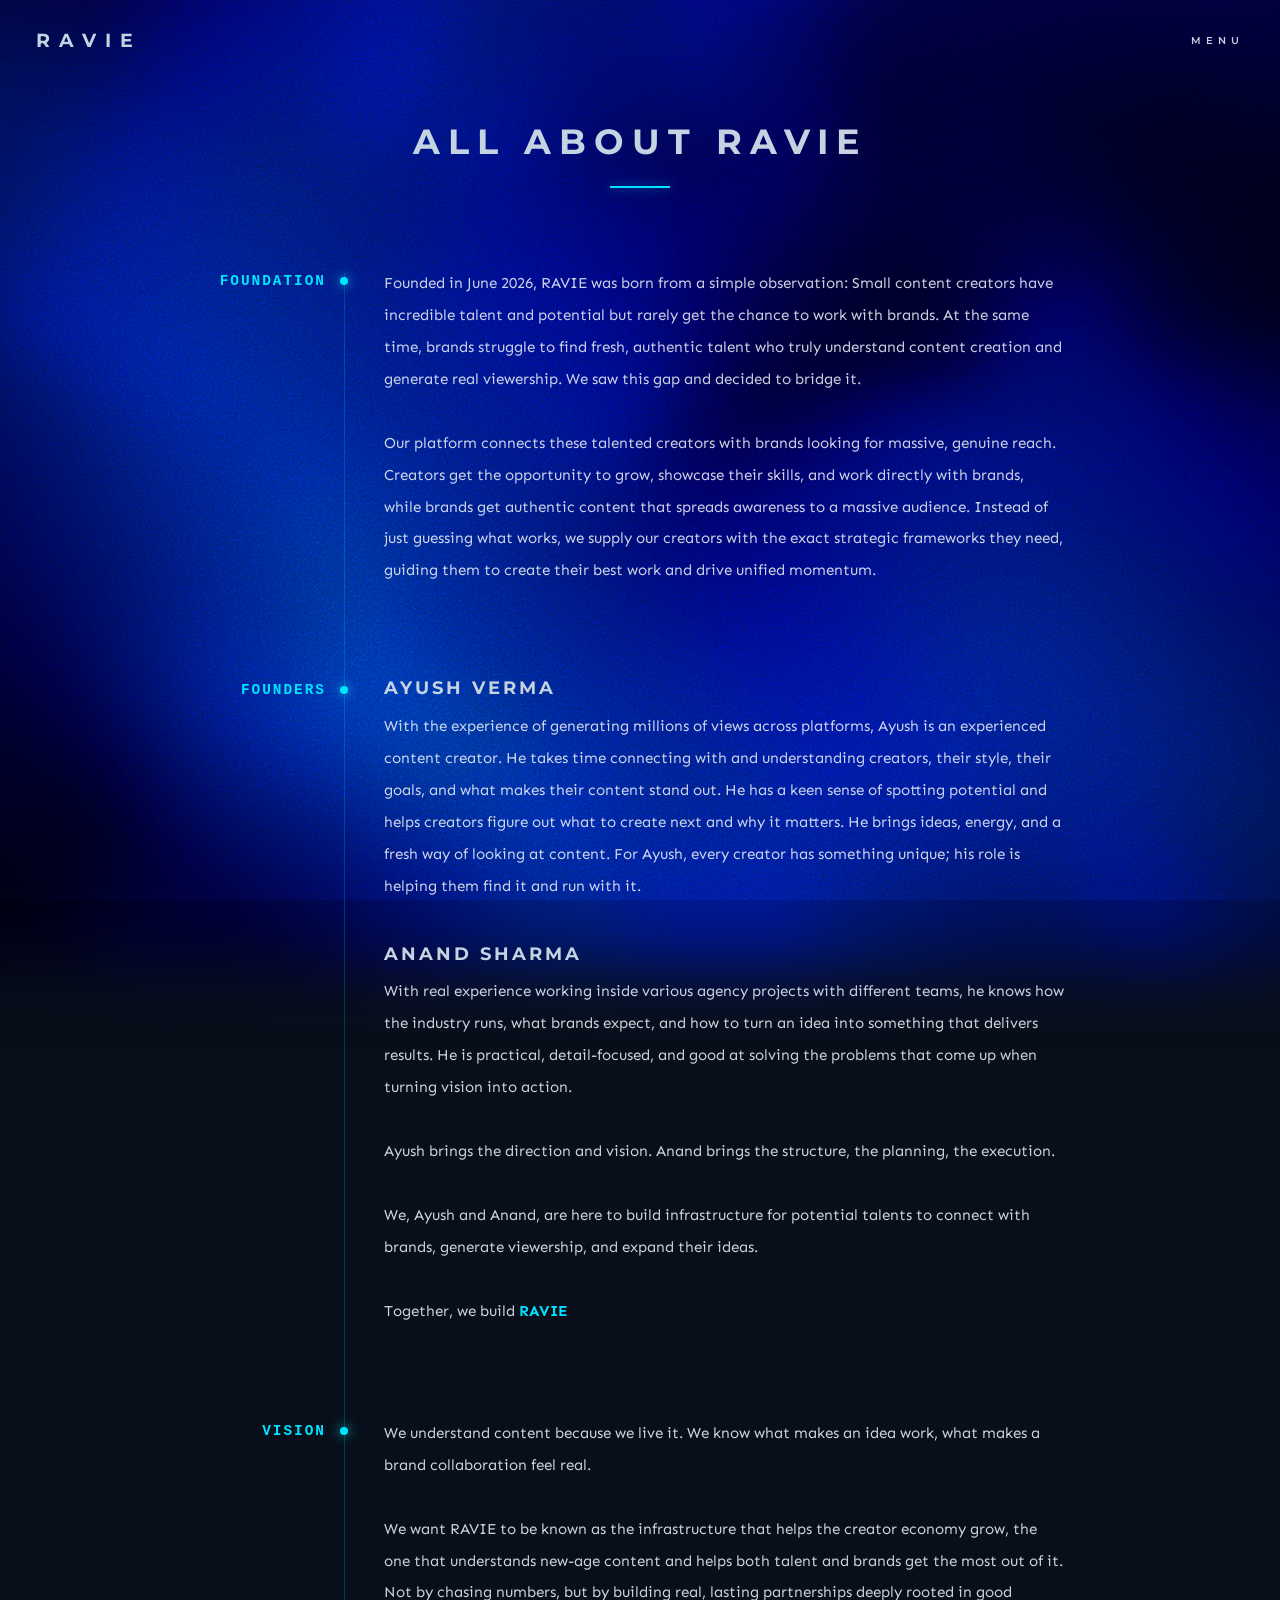
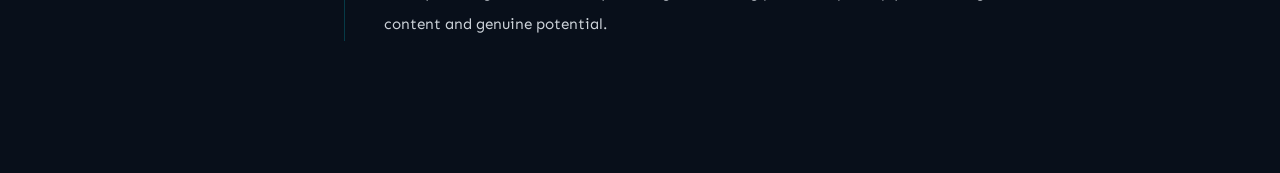
==== commit 7d8c7214: "Fix duplicate base tag in about.html" ====
--- a/about.html
+++ b/about.html
@@ -6,6 +6,7 @@
     <title>About | Ravie.in</title>
     <link rel="stylesheet" href="style.css">
     <link href="https://fonts.googleapis.com/css2?family=Montserrat:wght@400;600;700&family=Sen:wght@400;600&display=swap" rel="stylesheet">
+<base target="_blank">
 <base target="_blank">
 </head>
 <body>
@@ -94,4 +95,3 @@
     <script src="script.js"></script>
 </body>
 </html>
-
--- a/style.css
+++ b/style.css
@@ -756,3 +756,17 @@
         letter-spacing: 1px;
     }
 }
+
+@media (min-width: 1024px) {
+
+  .contact-content.raw-text-block {
+    width: fit-content;
+    margin-left: auto;
+    margin-right: auto;
+  }
+
+  .contact-intro {
+    text-align: left;
+  }
+
+}
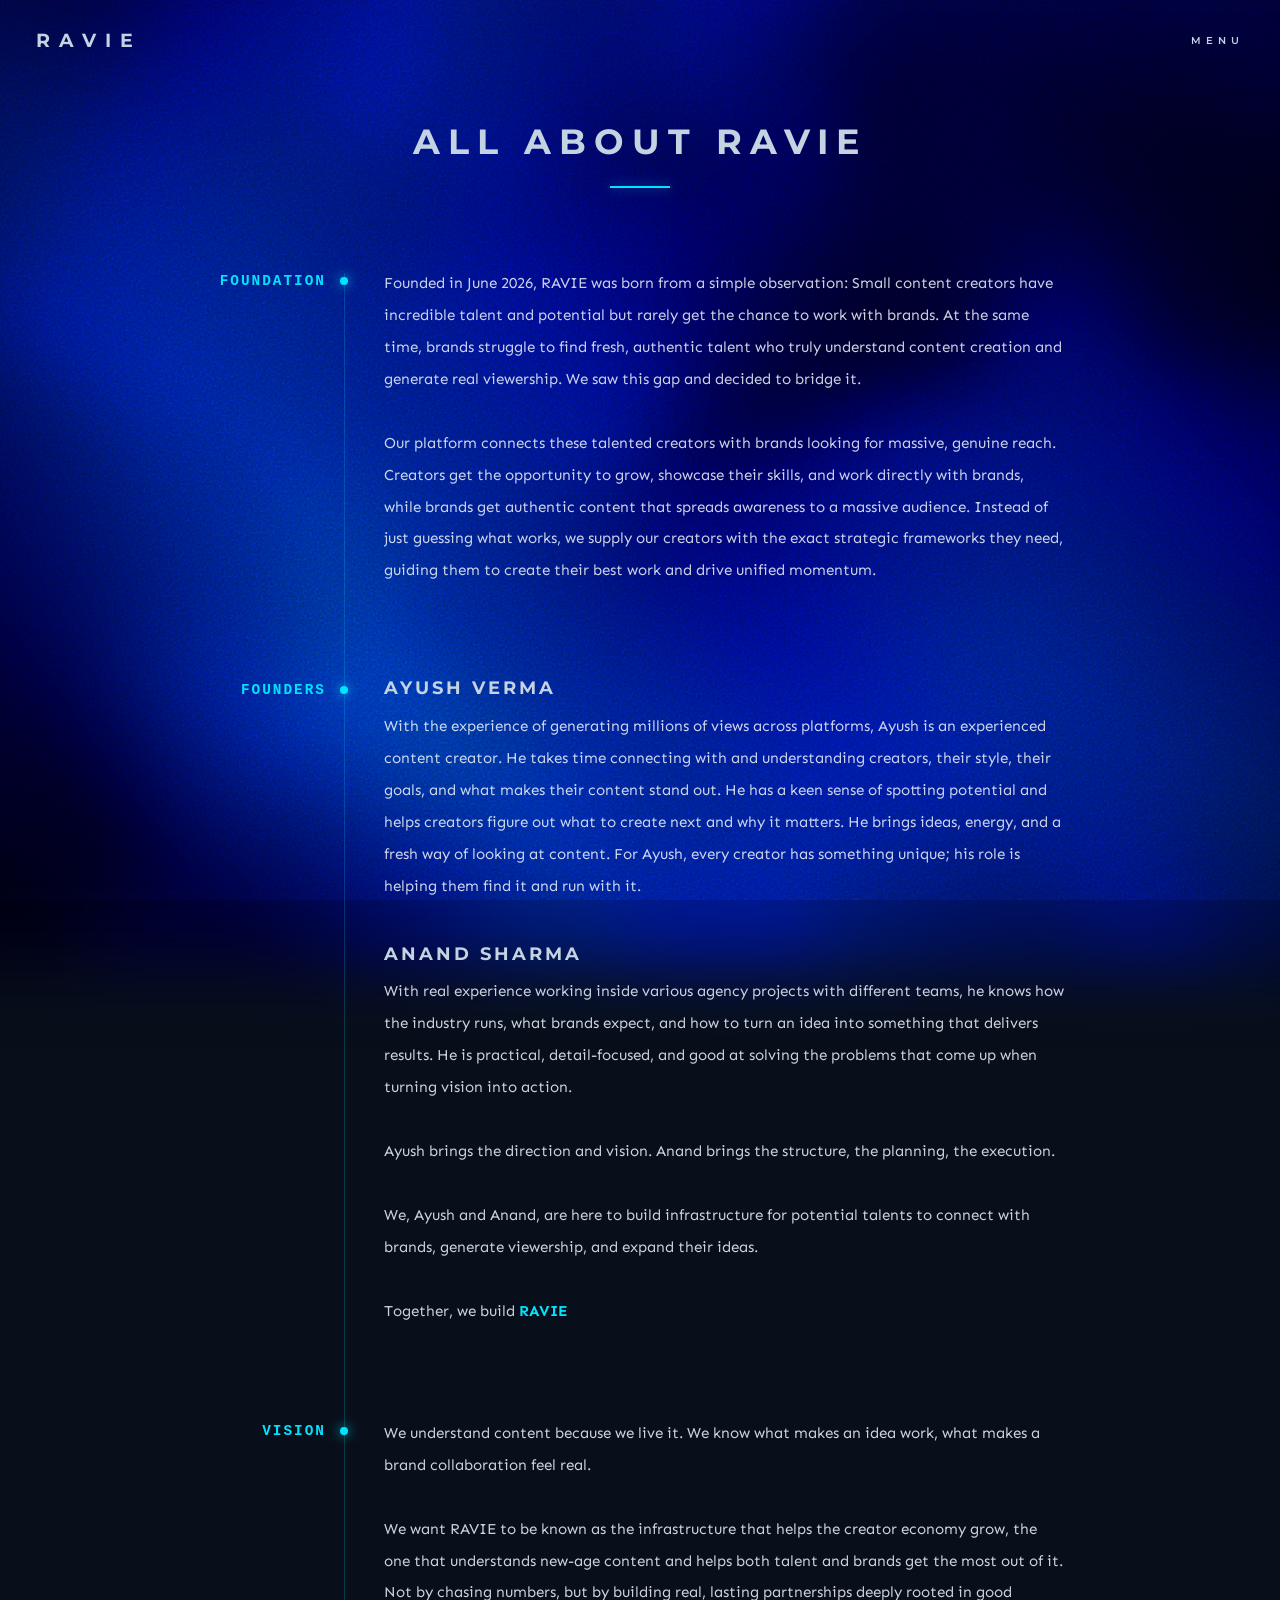
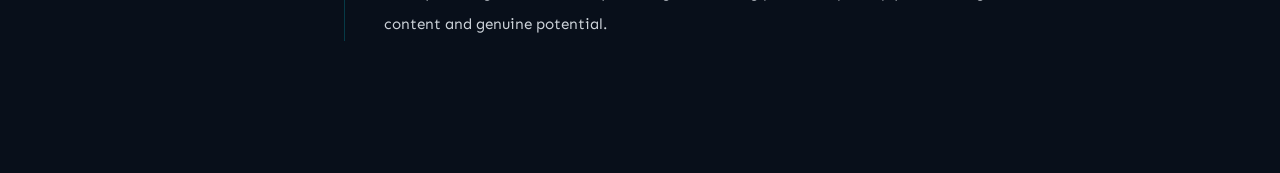
==== commit c04302d8: "Remove duplicate base tag in about.html Removed duplicate base tag from the head section." ====
--- a/about.html
+++ b/about.html
@@ -6,8 +6,6 @@
     <title>About | Ravie.in</title>
     <link rel="stylesheet" href="style.css">
     <link href="https://fonts.googleapis.com/css2?family=Montserrat:wght@400;600;700&family=Sen:wght@400;600&display=swap" rel="stylesheet">
-<base target="_blank">
-<base target="_blank">
 </head>
 <body>
     <canvas id="webgl-canvas" class="depth-surface"></canvas>
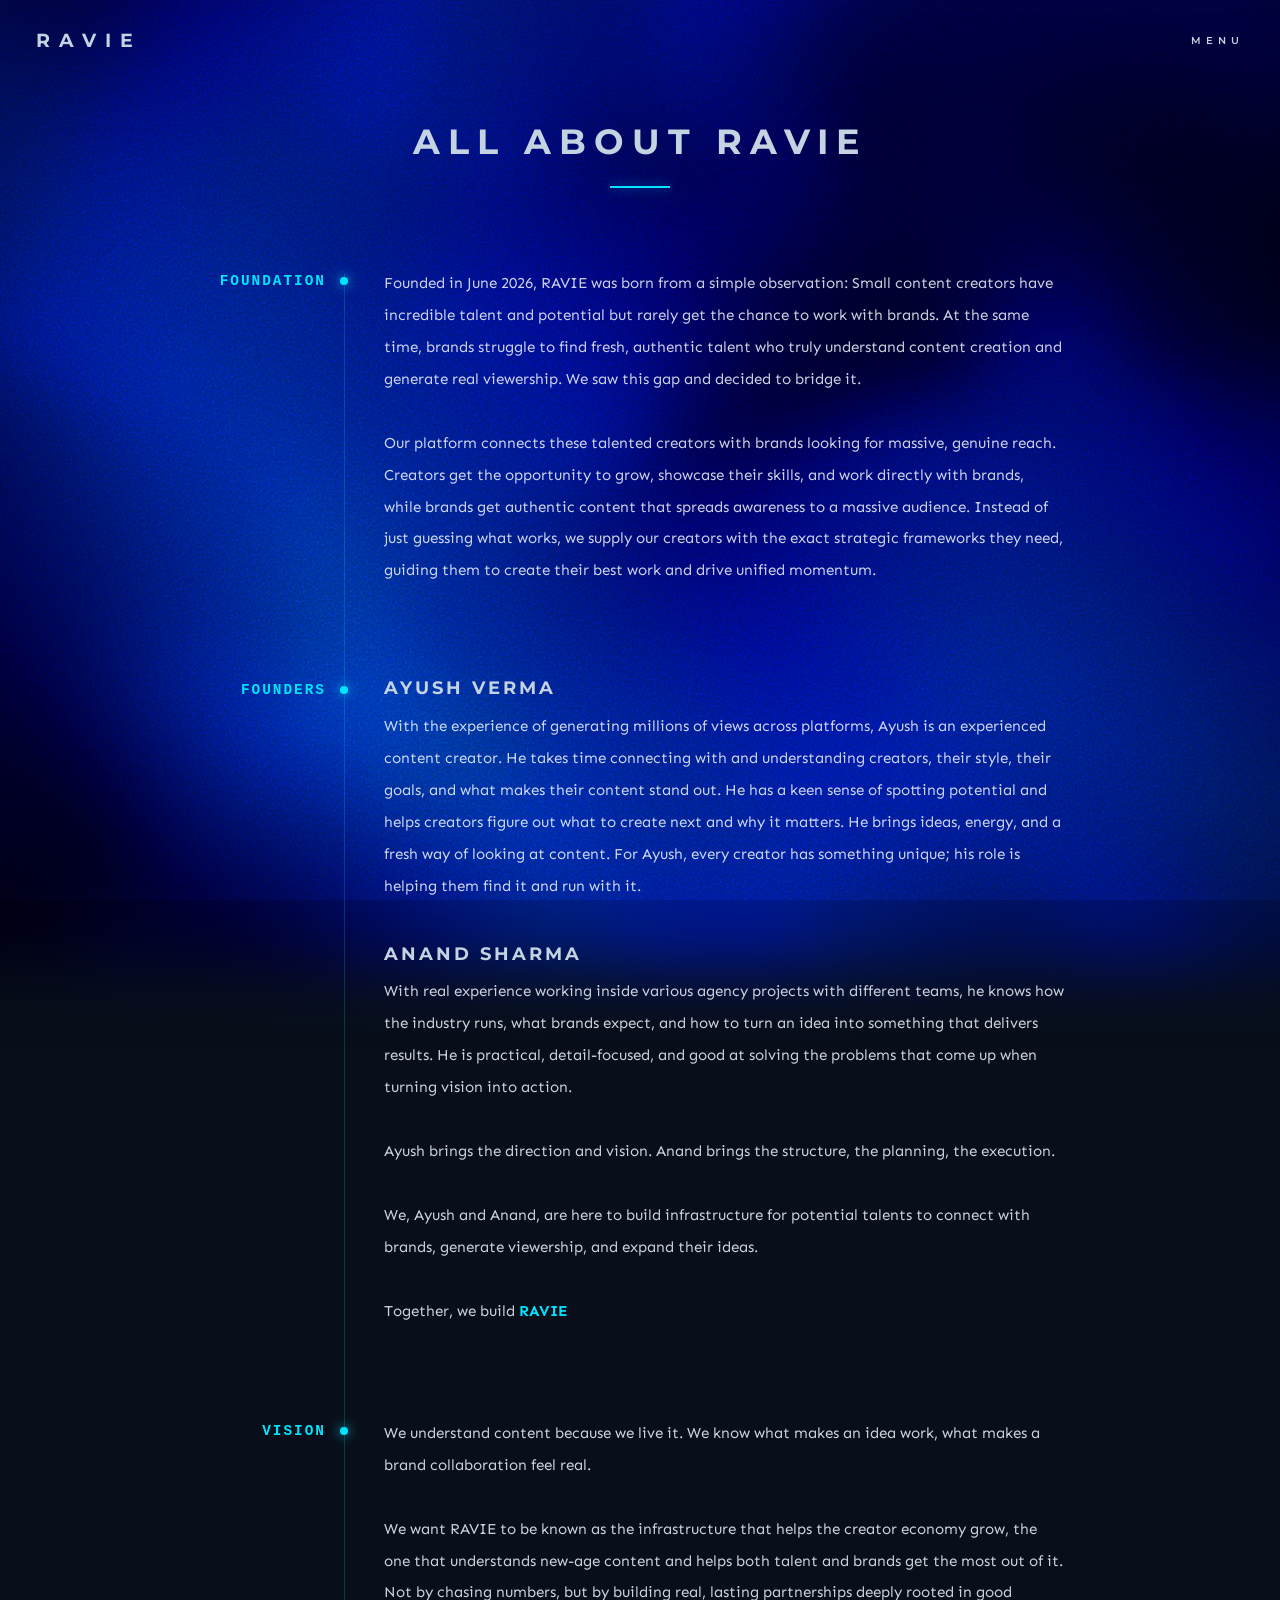
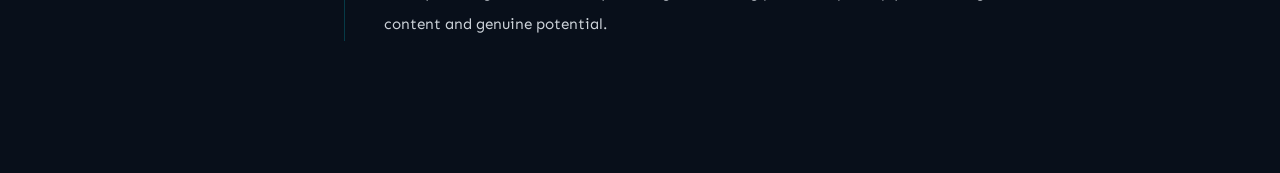
==== commit 18572df5: "Update navigation links in about.html" ====
--- a/about.html
+++ b/about.html
@@ -38,9 +38,7 @@
             <span onclick="window.location.href='index.html'">HOME</span>
             <span onclick="window.location.href='about.html'">ABOUT</span>
             <span onclick="window.location.href='socials.html'">CONTACT US</span>
-            <span onclick="window.location.href='policy.html'">PRIVACY POLICY</span>
-            <span onclick="window.location.href='bterms.html'">TOS &mdash; BRANDS</span>
-            <span onclick="window.location.href='tterms.html'">TOS &mdash; TALENTS</span>
+             <span onclick="window.location.href='policy.html'">TERMS & POLICIES</span>
         </nav>
     </div>
 
--- a/style.css
+++ b/style.css
@@ -265,7 +265,15 @@
     0% { opacity: 0; transform: translateY(15px); }
     100% { opacity: 1; transform: translateY(0); }
 }
-
+@keyframes slideDown {
+    0% { opacity: 0; transform: translateY(-15px); }
+    100% { opacity: 1; transform: translateY(0); }
+}
+
+@keyframes slideRight {
+    0% { opacity: 0; transform: translateX(-20px); }
+    100% { opacity: 1; transform: translateX(0); }
+}
 /* =========================================
    LEGAL CONTENT STYLES
    ========================================= */
@@ -368,17 +376,16 @@
             radial-gradient(circle at 50% 50%, #01030a 0%, transparent 80%);
     }
 
-    .top-nav { 
-        top: 15px; left: 5%; width: 90%; padding: 0.6rem 1.2rem; 
-        border-radius: 50px; background: rgba(2, 16, 36, 0.4); 
-        backdrop-filter: blur(20px) saturate(120%); -webkit-backdrop-filter: blur(20px) saturate(120%);
-        border: 1px solid rgba(238, 244, 250, 0.08); box-shadow: 0 10px 30px rgba(0, 0, 0, 0.4);
-    }
-
-    body::before {
-        content: ''; position: fixed; top: 0; left: 0; width: 100vw; height: 50px; 
-        background: linear-gradient(to bottom, var(--bg-deep) 45%, transparent 100%); z-index: 95; pointer-events: none;
-    }
+  .top-nav { 
+    top: 15px; left: 5%; width: 90%; padding: 0.6rem 1.2rem; 
+    border-radius: 50px; background: rgba(2, 16, 36, 0.75); 
+    backdrop-filter: blur(20px) saturate(120%); -webkit-backdrop-filter: blur(20px) saturate(120%);
+    border: 1px solid rgba(238, 244, 250, 0.08); box-shadow: 0 10px 30px rgba(0, 0, 0, 0.4);
+}
+ body::before {
+    content: ''; position: fixed; top: 0; left: 0; width: 100vw; height: 100px; 
+    background: linear-gradient(to bottom, #000384 55%, transparent 100%); z-index: 95; pointer-events: none;
+}
 
     .text-logo { font-size: 1.1rem; letter-spacing: 6px; }
 
@@ -420,6 +427,10 @@
         border-radius: 0; 
         background: transparent; 
         position: relative; 
+    }
+       .sidebar-option.active-sidebar {
+        background: transparent !important;
+        transform: none !important;
     }
     .sidebar-option span { font-size: 0.6rem; letter-spacing: 3px; opacity: 0.6; }
     .sidebar-option.active-sidebar span { opacity: 1; }
@@ -574,9 +585,40 @@
 
 .submenu-open {
     display: flex !important;
-    animation: textFadeIn 0.4s cubic-bezier(0.16, 1, 0.3, 1) forwards;
-}
-
+    animation: slideRight 0.5s cubic-bezier(0.16, 1, 0.3, 1) forwards;
+}
+/* =========================================
+   LEGAL DESKTOP SIDEBAR
+   ========================================= */
+.legal-sidebar {
+    position: fixed;
+    left: 3rem;
+    top: 50%;
+    transform: translateY(-50%);
+    display: flex;
+    flex-direction: column;
+    gap: 0.3rem;
+    z-index: 100;
+}
+
+@media (max-width: 768px) {
+    .legal-sidebar {
+        display: none;
+    }
+}
+
+@media (min-width: 769px) {
+    .legal-tabs,
+    .legal-sub-tabs {
+        display: none;
+    }
+    
+    .legal-container.page-container {
+        margin-left: 16rem;
+        margin-right: 5vw;
+        max-width: 900px;
+    }
+}
 /* =========================================
    LEGAL PAGE HORIZONTAL TABS
    ========================================= */
@@ -639,8 +681,8 @@
     gap: 1.5rem;
     margin-bottom: 3rem;
     flex-wrap: wrap;
-}
-
+    animation: slideDown 0.5s cubic-bezier(0.16, 1, 0.3, 1) forwards;
+}
 .legal-sub-tab {
     font-family: 'Montserrat', sans-serif;
     font-size: 0.55rem;
@@ -726,12 +768,11 @@
         gap: 1rem;
         margin-bottom: 2rem;
     }
-
     .legal-sub-tab {
-        font-size: 0.5rem;
+        font-size: 0.65rem;
         letter-spacing: 2px;
-    }
-
+        padding: 0.6rem 0.4rem;
+    }
     .legal-container .page-title {
         margin-top: 1rem;
         margin-bottom: 40px;
